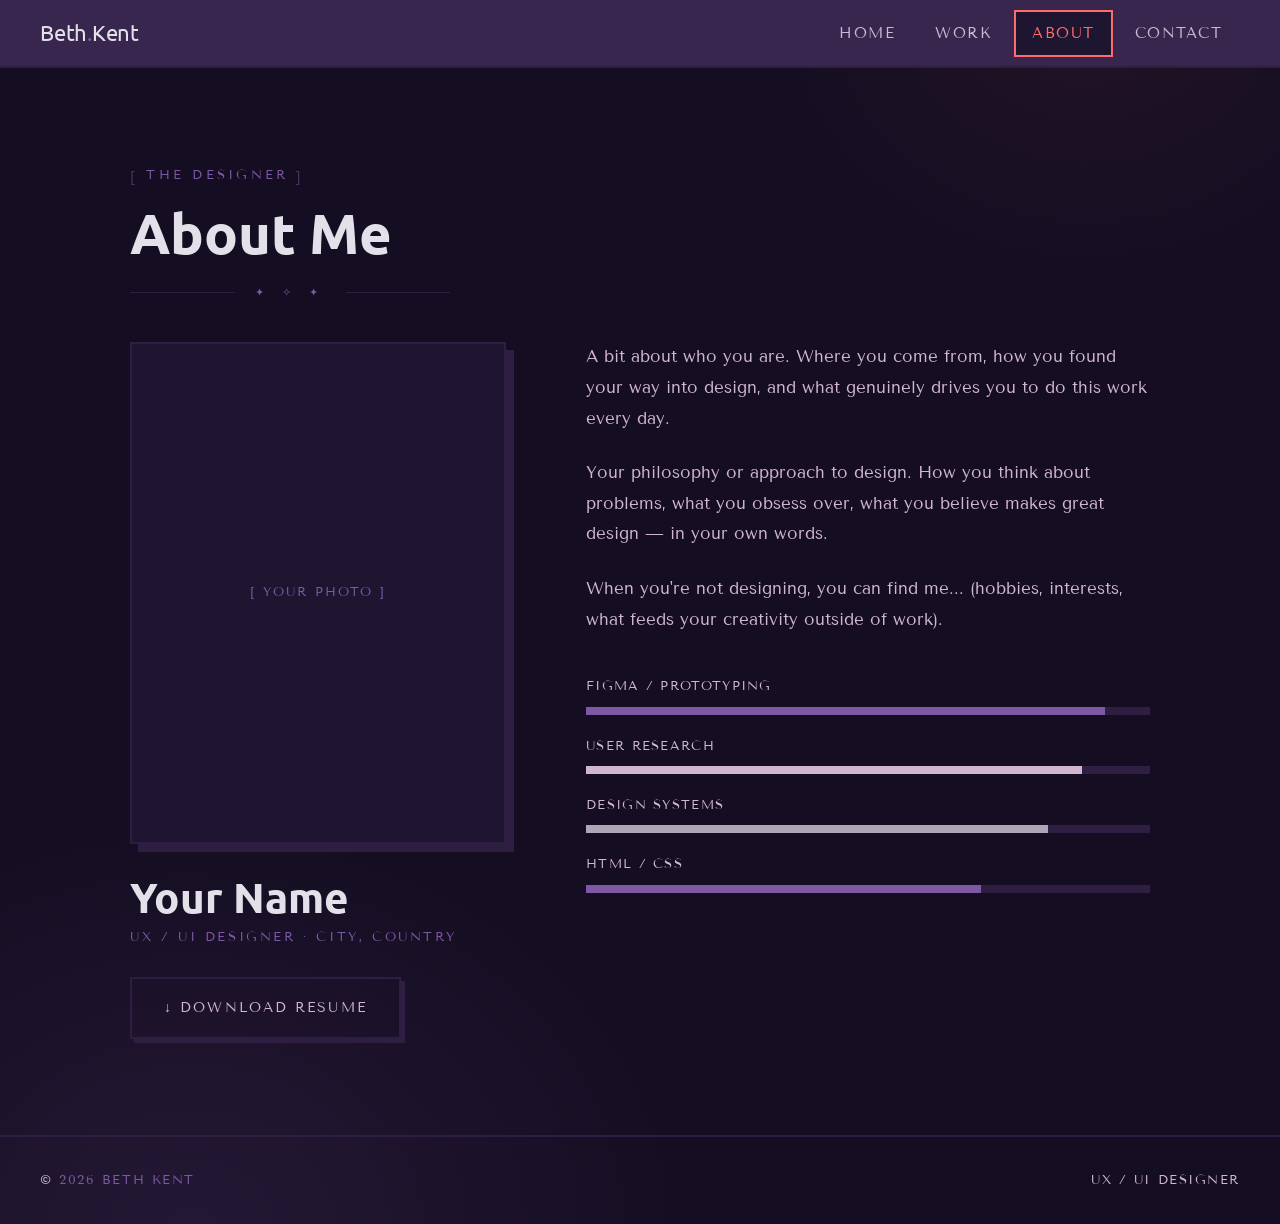
==== about.html @ c45f18be "Second commit. Happy with style, content outline is in" ====
<!DOCTYPE html>
<html lang="en">
<head>
  <meta charset="UTF-8" />
  <meta name="viewport" content="width=device-width, initial-scale=1.0" />
  <title>About — Beth Kent</title>
  <link rel="stylesheet" href="css/style.css" />
</head>
<body>

  <a href="#main-content" class="skip-link">Skip to content</a>
  <div id="transition-overlay" aria-hidden="true"></div>

  <nav class="site-nav" aria-label="Main navigation">
    <a href="index.html" class="nav-logo" aria-label="Home">Beth<span>.</span>Kent</a>
    <button class="nav-toggle" aria-expanded="false" aria-controls="nav-menu" aria-label="Toggle menu">Menu</button>
    <ul class="nav-links" id="nav-menu" role="list">
      <li><a href="home.html">Home</a></li>
      <li><a href="work.html">Work</a></li>
      <li><a href="about.html">About</a></li>
      <li><a href="contact.html">Contact</a></li>
    </ul>
  </nav>

  <main class="page-content" id="main-content">
    <div class="section">

      <p class="section-label">The designer</p>
      <h1 class="section-title">About Me</h1>
      <div class="page-rule" aria-hidden="true">
        <span class="rule-line"></span>
        <span class="rule-gems">✦&nbsp;✧&nbsp;✦</span>
        <span class="rule-line"></span>
      </div>

      <div class="about-grid">

        <!-- LEFT: portrait + name -->
        <div class="about-portrait reveal">
          <!--
            Replace with your photo:
            <img class="about-portrait-img" src="images/portrait.jpg" alt="Your Name" style="display:block;" />
          -->
          <div class="about-portrait-img" role="img" aria-label="Your portrait photo">
            [ Your Photo ]
          </div>
          <h2 class="about-name">Your Name</h2>
          <p class="about-role">UX / UI Designer · City, Country</p>
          <a href="resume.pdf" class="btn btn-ghost" download aria-label="Download resume PDF">↓ Download Resume</a>
        </div>

        <!-- RIGHT: bio + skills -->
        <div class="about-text">

          <div class="about-bio reveal">
            <p>
              <!-- EDIT PARAGRAPH 1: origin story / background -->
              A bit about who you are. Where you come from, how you found your way into design, and what genuinely drives you to do this work every day.
            </p>
            <p>
              <!-- EDIT PARAGRAPH 2: design philosophy / approach -->
              Your philosophy or approach to design. How you think about problems, what you obsess over, what you believe makes great design — in your own words.
            </p>
            <p>
              <!-- EDIT PARAGRAPH 3: outside work — keeps you human -->
              When you're not designing, you can find me... (hobbies, interests, what feeds your creativity outside of work).
            </p>
          </div>

          <div class="about-skills" aria-label="Skills">

            <div class="stat-bar reveal">
              <div class="stat-bar-header"><span>Figma / Prototyping</span></div>
              <div class="stat-bar-track" role="progressbar" aria-valuenow="92" aria-valuemin="0" aria-valuemax="100" aria-label="Figma / Prototyping 92%">
                <div class="stat-bar-fill" data-width="92%" style="width:0%"></div>
              </div>
            </div>

            <div class="stat-bar reveal">
              <div class="stat-bar-header"><span>User Research</span></div>
              <div class="stat-bar-track" role="progressbar" aria-valuenow="88" aria-valuemin="0" aria-valuemax="100" aria-label="User Research 88%">
                <div class="stat-bar-fill lavender" data-width="88%" style="width:0%"></div>
              </div>
            </div>

            <div class="stat-bar reveal">
              <div class="stat-bar-header"><span>Design Systems</span></div>
              <div class="stat-bar-track" role="progressbar" aria-valuenow="82" aria-valuemin="0" aria-valuemax="100" aria-label="Design Systems 82%">
                <div class="stat-bar-fill pale" data-width="82%" style="width:0%"></div>
              </div>
            </div>

            <div class="stat-bar reveal">
              <div class="stat-bar-header"><span>HTML / CSS</span></div>
              <div class="stat-bar-track" role="progressbar" aria-valuenow="70" aria-valuemin="0" aria-valuemax="100" aria-label="HTML / CSS 70%">
                <div class="stat-bar-fill" data-width="70%" style="width:0%"></div>
              </div>
            </div>

            <!-- Add more stat bars as needed — copy a block above -->

          </div>
        </div>

      </div>
    </div>
  </main>

  <footer class="site-footer">
    <p>© <span id="year"></span> <span>Beth Kent</span></p>
    <p>UX / UI Designer</p>
  </footer>

  <script src="js/main.js"></script>
</body>
</html>
---- css/style.css ----
/* ═══════════════════════════════════════════════
   PORTFOLIO — SHARED STYLES
   Palette: Midnight Carnival
   Core:  #150E22 #38264E #7C58A5 #D0B6D0 #E3E0E9
   Accent: #FF6B6B (coral)
   Body: Tenor Sans | Headings: Ubuntu Bold
═══════════════════════════════════════════════ */

@import url('https://fonts.googleapis.com/css2?family=Tenor+Sans&family=Ubuntu:wght@700&display=swap');

/* ── RESET ──────────────────────────────────── */
*, *::before, *::after { box-sizing: border-box; margin: 0; padding: 0; }
html { scroll-behavior: smooth; }

/* ── TOKENS ─────────────────────────────────── */
:root {
  /* Core purple palette */
  --midnight:  #150E22;
  --deep:      #38264E;
  --mid:       #7C58A5;
  --light:     #D0B6D0;
  --pale:      #E3E0E9;

  /* Coral accent */
  --coral:     #FF6B6B;
  --coral-dim: #cc4444;

  /* Surfaces */
  --bg:        var(--midnight);
  --surface:   #1e1530;
  --surface2:  #2e1f42;
  --border:    var(--mid);
  --text:      var(--pale);
  --muted:     var(--light);
  --accent:    var(--coral);

  --font-head: 'Ubuntu', sans-serif;
  --font-body: 'Tenor Sans', serif;

  --px: 3px;

  --pixel-shadow:
    0 0 0 var(--px) var(--midnight),
    0 0 0 calc(var(--px) * 2) var(--coral);
}

/* ── BASE ───────────────────────────────────── */
body {
  background: var(--bg);
  background-image:
    radial-gradient(ellipse 65% 55% at 15% 100%, rgba(124,88,165,0.14) 0%, transparent 60%),
    radial-gradient(ellipse 45% 40% at 85%   0%, rgba(255,107,107,0.06) 0%, transparent 55%);
  color: var(--text);
  font-family: var(--font-body);
  font-size: 18px;
  line-height: 1.8;
  min-height: 100vh;
  overflow-x: hidden;
}

h1, h2, h3, h4 {
  font-family: var(--font-head);
  font-weight: 700;
  line-height: 1.2;
  color: var(--pale);
}

a { color: inherit; text-decoration: none; }

img { display: block; max-width: 100%; }

/* ── WAND CURSOR ────────────────────────────── */
body { cursor: none; }
a, button, [role="button"] { cursor: none; }

#sparkle-canvas {
  position: fixed;
  inset: 0;
  pointer-events: none;
  z-index: 9000;
}

#wand-cursor {
  position: fixed;
  pointer-events: none;
  z-index: 9100;
  width: 32px; height: 32px;
  top: 0; left: 0;
  transform: translate(-200px, -200px);
  filter: drop-shadow(0 2px 6px rgba(255,107,107,0.5));
  will-change: transform;
}

#wand-cursor.wand-click {
  filter: drop-shadow(0 0 12px #FF6B6B) drop-shadow(0 0 6px #fff);
}

/* Restore default cursor on touch/mobile devices */
@media (hover: none) {
  body, a, button, [role="button"] { cursor: auto; }
  #wand-cursor, #sparkle-canvas { display: none; }
}

/* ── SKIP LINK ──────────────────────────────── */
.skip-link {
  position: absolute;
  top: -100%;
  left: 1rem;
  background: var(--mid);
  color: var(--pale);
  font-family: var(--font-head);
  font-size: 14px;
  padding: 0.5rem 1rem;
  z-index: 9999;
}
.skip-link:focus { top: 1rem; }

/* ══════════════════════════════════════════════
   LANDING PAGE
══════════════════════════════════════════════ */
body.landing {
  display: flex;
  align-items: center;
  justify-content: center;
  background: var(--deep);
  background-image:
    radial-gradient(ellipse at 30% 20%, #4a2d6a55 0%, transparent 60%),
    radial-gradient(ellipse at 70% 80%, #7C58A522 0%, transparent 50%);
  cursor: pointer;
}

.landing-logo-wrap {
  display: flex;
  flex-direction: column;
  align-items: center;
  gap: 1.5rem;
  animation: logo-breathe 3s ease-in-out infinite;
  transition: transform 0.7s cubic-bezier(0.22, 1, 0.36, 1),
              opacity 0.5s ease;
}

.landing-logo-wrap.zoom-out {
  transform: scale(0.05);
  opacity: 0;
  pointer-events: none;
}

@keyframes logo-breathe {
  0%, 100% { transform: scale(1); }
  50%       { transform: scale(1.03); }
}

.logo-mark {
  font-family: var(--font-head);
  font-size: clamp(48px, 10vw, 96px);
  color: var(--pale);
  letter-spacing: -0.02em;
  position: relative;
  line-height: 1;
}

.logo-mark span { color: var(--mid); }

/* Pixel corner decorations */
.logo-mark::before,
.logo-mark::after {
  content: '';
  position: absolute;
  width: 16px; height: 16px;
  border-color: var(--mid);
  border-style: solid;
  transition: all 0.3s ease;
}
.logo-mark::before { top: -8px; left: -12px; border-width: 3px 0 0 3px; }
.logo-mark::after  { bottom: -8px; right: -12px; border-width: 0 3px 3px 0; }

body.landing:hover .logo-mark::before { top: -12px; left: -16px; }
body.landing:hover .logo-mark::after  { bottom: -12px; right: -16px; }

.logo-sub {
  font-family: var(--font-body);
  font-size: 14px;
  letter-spacing: 0.3em;
  color: var(--light);
  text-transform: uppercase;
}

.landing-hint {
  position: fixed;
  bottom: 2rem;
  left: 50%;
  transform: translateX(-50%);
  font-family: var(--font-body);
  font-size: 13px;
  letter-spacing: 0.2em;
  color: var(--mid);
  text-transform: uppercase;
  animation: hint-fade 2s ease-in-out infinite alternate;
}

@keyframes hint-fade {
  from { opacity: 0.3; }
  to   { opacity: 1; }
}

/* ══════════════════════════════════════════════
   PAGE TRANSITION OVERLAY
══════════════════════════════════════════════ */
#transition-overlay {
  position: fixed;
  inset: 0;
  background: var(--deep);
  z-index: 9000;
  pointer-events: none;
  opacity: 0;
  transition: opacity 0.25s ease;
}

#transition-overlay.flash { opacity: 1; }

/* ══════════════════════════════════════════════
   NAV
══════════════════════════════════════════════ */
.site-nav {
  position: fixed;
  top: 0; left: 0; right: 0;
  z-index: 500;
  padding: 0 2.5rem;
  height: 68px;
  display: flex;
  align-items: center;
  justify-content: space-between;
  background: var(--deep);
  border-bottom: 2px solid var(--surface2);
}

.nav-logo {
  font-family: var(--font-head);
  font-size: 22px;
  color: var(--pale);
  letter-spacing: -0.01em;
}

.nav-logo span { color: var(--mid); }

.nav-links {
  list-style: none;
  display: flex;
  gap: 0.25rem;
}

.nav-links a {
  font-family: var(--font-body);
  font-size: 15px;
  letter-spacing: 0.1em;
  text-transform: uppercase;
  color: var(--light);
  padding: 0.5rem 1rem;
  border: 2px solid transparent;
  transition: color 0.15s, border-color 0.15s, background 0.15s;
  display: block;
}

.nav-links a:hover,
.nav-links a.active {
  color: var(--coral);
  border-color: var(--coral);
  background: var(--surface);
}

.nav-links a:focus-visible {
  outline: 2px solid var(--mid);
  outline-offset: 2px;
}

/* Mobile toggle */
.nav-toggle {
  display: none;
  background: none;
  border: 2px solid var(--mid);
  color: var(--pale);
  font-family: var(--font-body);
  font-size: 13px;
  letter-spacing: 0.1em;
  padding: 0.4rem 0.75rem;
  cursor: pointer;
  text-transform: uppercase;
}

/* ══════════════════════════════════════════════
   INNER PAGES — PAGE ENTER ANIMATION
══════════════════════════════════════════════ */
.page-content {
  padding-top: 68px;
  animation: page-enter 0.4s ease both;
}

@keyframes page-enter {
  from { opacity: 0; transform: translateY(12px); }
  to   { opacity: 1; transform: none; }
}

/* ══════════════════════════════════════════════
   SECTION WRAPPER
══════════════════════════════════════════════ */
.section {
  max-width: 1100px;
  margin: 0 auto;
  padding: 6rem 2.5rem;
  position: relative;
}


.section--narrow { max-width: 740px; }

/* ── SECTION LABEL ──────────────────────────── */
.section-label {
  font-family: var(--font-body);
  font-size: 13px;
  letter-spacing: 0.25em;
  text-transform: uppercase;
  color: var(--mid);
  margin-bottom: 0.75rem;
  display: flex;
  align-items: center;
  gap: 0.5rem;
}

.section-label::before {
  content: '[';
  font-family: var(--font-head);
  font-size: 14px;
  color: var(--mid);
  opacity: 0.5;
  display: inline-block;
  width: auto;
  height: auto;
  background: none;
  line-height: 1;
}

.section-label::after {
  content: ']';
  font-family: var(--font-head);
  font-size: 14px;
  color: var(--mid);
  opacity: 0.5;
  line-height: 1;
}

.section-title {
  font-size: clamp(32px, 5vw, 56px);
  margin-bottom: 1rem;
  animation: heading-glow 5s ease-in-out infinite;
}

@keyframes heading-glow {
  0%, 100% { text-shadow: 0 0 30px rgba(124,88,165,0.15); }
  50%       { text-shadow: 0 0 50px rgba(124,88,165,0.35), 0 0 90px rgba(124,88,165,0.1); }
}

/* ── PAGE RULE ──────────────────────────────── */
/* Decorative ✦ ✧ ✦ divider below page headings */
.page-rule {
  display: flex;
  align-items: center;
  gap: 1.25rem;
  max-width: 320px;
  margin-bottom: 2.5rem;
}

.page-rule .rule-line {
  flex: 1;
  height: 1px;
  background: var(--surface2);
}

.page-rule .rule-gems {
  font-size: 11px;
  letter-spacing: 0.45rem;
  color: var(--mid);
  white-space: nowrap;
  animation: gems-pulse 4s ease-in-out infinite;
}

@keyframes gems-pulse {
  0%, 100% { color: var(--mid); }
  50%       { color: var(--light); }
}

/* ── DIVIDER ────────────────────────────────── */
.divider {
  border: none;
  border-top: 2px solid var(--surface2);
  margin: 0 2rem;
}

/* ── PIXEL CARD ─────────────────────────────── */
.pixel-card {
  background: var(--surface);
  border: 2px solid var(--surface2);
  box-shadow: 6px 6px 0 var(--surface2);
  transition: transform 0.15s ease, box-shadow 0.15s ease, border-color 0.15s ease;
}

.pixel-card:hover {
  transform: translate(-3px, -3px);
  box-shadow: 9px 9px 0 var(--mid);
  border-color: var(--mid);
}

/* ── BUTTONS ────────────────────────────────── */
.btn {
  font-family: var(--font-body);
  font-size: 14px;
  letter-spacing: 0.15em;
  text-transform: uppercase;
  padding: 1rem 2rem;
  display: inline-block;
  cursor: pointer;
  border: none;
  transition: transform 0.1s, box-shadow 0.1s, background 0.15s, color 0.15s;
}

.btn:focus-visible {
  outline: 2px solid var(--mid);
  outline-offset: 4px;
}

.btn-primary {
  background: var(--mid);
  color: var(--pale);
  box-shadow: 4px 4px 0 var(--deep), 4px 4px 0 2px var(--mid);
}

.btn-primary:hover {
  transform: translate(-2px, -2px);
  box-shadow: 6px 6px 0 var(--deep), 6px 6px 0 2px var(--mid);
  background: var(--light);
  color: var(--deep);
}

.btn-ghost {
  background: transparent;
  color: var(--light);
  border: 2px solid var(--surface2);
  box-shadow: 4px 4px 0 var(--surface2);
}

.btn-ghost:hover {
  transform: translate(-2px, -2px);
  border-color: var(--mid);
  box-shadow: 6px 6px 0 var(--mid);
  color: var(--pale);
}

/* ── STAT BARS ──────────────────────────────── */
.stat-bar { width: 100%; }

.stat-bar-header {
  display: flex;
  justify-content: space-between;
  font-family: var(--font-body);
  font-size: 13px;
  letter-spacing: 0.1em;
  color: var(--light);
  margin-bottom: 8px;
  text-transform: uppercase;
}

.stat-bar-track {
  height: 8px;
  background: var(--surface2);
  position: relative;
}

.stat-bar-fill {
  height: 100%;
  background: var(--mid);
  width: 0%;
  transition: width 1.2s cubic-bezier(0.22, 1, 0.36, 1);
}

.stat-bar-fill.lavender { background: var(--light); }
.stat-bar-fill.pale     { background: var(--pale); opacity: 0.7; }

/* ── TAG ────────────────────────────────────── */
.tag {
  font-family: var(--font-body);
  font-size: 12px;
  letter-spacing: 0.1em;
  text-transform: uppercase;
  color: var(--light);
  background: var(--surface2);
  border: 1px solid var(--mid);
  padding: 4px 12px;
  display: inline-block;
}

/* ── FORM FIELDS ────────────────────────────── */
.field-label {
  font-family: var(--font-body);
  font-size: 13px;
  letter-spacing: 0.2em;
  text-transform: uppercase;
  color: var(--mid);
  display: block;
  margin-bottom: 0.6rem;
}

.field-input,
.field-textarea {
  width: 100%;
  background: var(--surface);
  border: 2px solid var(--surface2);
  color: var(--text);
  font-family: var(--font-body);
  font-size: 17px;
  padding: 0.85rem 1.1rem;
  outline: none;
  transition: border-color 0.15s;
  -webkit-appearance: none;
}

.field-input:focus,
.field-textarea:focus {
  border-color: var(--coral);
  box-shadow: 0 0 0 3px var(--deep), 0 0 0 5px var(--coral);
}

.field-textarea {
  resize: vertical;
  min-height: 160px;
}

/* ── REVEAL ─────────────────────────────────── */
/* Only animate on non-case-study pages */
body:not(.case-page) .reveal {
  opacity: 0;
  transform: translateY(16px);
  transition: opacity 0.5s ease, transform 0.5s ease;
}

body:not(.case-page) .reveal.visible {
  opacity: 1;
  transform: none;
}

/* ── FOOTER ─────────────────────────────────── */
.site-footer {
  border-top: 2px solid var(--surface2);
  padding: 2rem 2.5rem;
  display: flex;
  justify-content: space-between;
  align-items: center;
  flex-wrap: wrap;
  gap: 1rem;
  font-family: var(--font-body);
  font-size: 13px;
  letter-spacing: 0.12em;
  color: var(--light);
  text-transform: uppercase;
}

.site-footer span { color: var(--mid); }

/* ══════════════════════════════════════════════
   HOME PAGE
══════════════════════════════════════════════ */
.home-hero {
  min-height: calc(100vh - 68px);
  display: flex;
  align-items: center;
  padding: 4rem 2.5rem;
  max-width: 1100px;
  margin: 0 auto;
}

.home-hero-inner {
  display: grid;
  grid-template-columns: 1fr 1fr;
  gap: 5rem;
  align-items: center;
  width: 100%;
}

.home-greeting {
  font-family: var(--font-body);
  font-size: 13px;
  letter-spacing: 0.3em;
  text-transform: uppercase;
  color: var(--mid);
  margin-bottom: 1.5rem;
}

.home-headline {
  font-size: clamp(36px, 5vw, 64px);
  margin-bottom: 1.75rem;
  line-height: 1.1;
}

.home-headline em {
  font-style: normal;
  color: var(--mid);
}

.home-desc {
  font-size: 18px;
  color: var(--light);
  max-width: 440px;
  margin-bottom: 2.5rem;
  line-height: 1.8;
}

.home-cta {
  display: flex;
  gap: 1rem;
  flex-wrap: wrap;
}

/* character card */
.char-card {
  background: var(--surface);
  border: 2px solid var(--surface2);
  box-shadow: 8px 8px 0 var(--surface2);
  padding: 2rem;
  display: flex;
  flex-direction: column;
  gap: 1.5rem;
}

.char-card-header {
  display: flex;
  align-items: center;
  gap: 1rem;
  border-bottom: 2px solid var(--surface2);
  padding-bottom: 1.25rem;
}

.char-avatar {
  width: 72px;
  height: 72px;
  background: var(--surface2);
  border: 2px solid var(--mid);
  display: flex;
  align-items: center;
  justify-content: center;
  font-size: 28px;
  flex-shrink: 0;
}

.char-name {
  font-family: var(--font-head);
  font-size: 20px;
  margin-bottom: 0.2rem;
}

.char-class {
  font-family: var(--font-body);
  font-size: 13px;
  letter-spacing: 0.15em;
  text-transform: uppercase;
  color: var(--mid);
}

.char-stats {
  display: flex;
  flex-direction: column;
  gap: 1rem;
}

/* ══════════════════════════════════════════════
   WORK PAGE
══════════════════════════════════════════════ */
.projects-grid {
  display: grid;
  grid-template-columns: repeat(auto-fill, minmax(320px, 1fr));
  gap: 2.5rem;
  margin-top: 3.5rem;
}

.project-card {
  background: var(--surface);
  border: 2px solid var(--surface2);
  box-shadow: 6px 6px 0 var(--surface2);
  transition: transform 0.15s ease, box-shadow 0.15s ease, border-color 0.15s ease;
  display: flex;
  flex-direction: column;
  position: relative;
}

.project-card:hover {
  transform: translate(-4px, -4px);
  box-shadow: 10px 10px 0 var(--coral);
  border-color: var(--coral);
}

.project-thumb {
  width: 100%;
  aspect-ratio: 16 / 9;
  object-fit: cover;
  background: var(--surface2);
  border-bottom: 2px solid var(--surface2);
  display: flex;
  align-items: center;
  justify-content: center;
  font-family: var(--font-body);
  font-size: 13px;
  letter-spacing: 0.15em;
  text-transform: uppercase;
  color: var(--mid);
}

.project-body {
  padding: 2rem;
  flex: 1;
  display: flex;
  flex-direction: column;
  gap: 1rem;
}

.project-tags {
  display: flex;
  flex-wrap: wrap;
  gap: 0.5rem;
  list-style: none;
  position: relative;
  z-index: 2;
}

.project-title {
  font-size: 22px;
  margin-bottom: 0.25rem;
}

.project-desc {
  font-size: 16px;
  color: var(--light);
  flex: 1;
  line-height: 1.8;
}

.project-link {
  font-family: var(--font-body);
  font-size: 13px;
  letter-spacing: 0.15em;
  text-transform: uppercase;
  color: var(--light);
  display: flex;
  align-items: center;
  gap: 0.5rem;
  margin-top: 0.5rem;
  transition: color 0.15s;
  position: static;
}

.project-link::after { content: ' →'; }
.project-link:hover  { color: var(--coral); }

/* Stretch the link to fill the card */
.project-link::before {
  content: '';
  position: absolute;
  inset: 0;
  z-index: 1;
}

/* ══════════════════════════════════════════════
   ABOUT PAGE
══════════════════════════════════════════════ */
.about-grid {
  display: grid;
  grid-template-columns: 1fr 1.5fr;
  gap: 5rem;
  align-items: start;
}

.about-portrait {
  position: sticky;
  top: 5rem;
}

.about-portrait-img {
  width: 100%;
  aspect-ratio: 3 / 4;
  object-fit: cover;
  background: var(--surface);
  border: 2px solid var(--surface2);
  box-shadow: 8px 8px 0 var(--surface2);
  display: flex;
  align-items: center;
  justify-content: center;
  font-family: var(--font-body);
  font-size: 13px;
  letter-spacing: 0.15em;
  text-transform: uppercase;
  color: var(--mid);
  margin-bottom: 1.75rem;
}

.about-name { font-size: clamp(28px, 4vw, 42px); margin-bottom: 0.25rem; }
.about-role {
  font-family: var(--font-body);
  font-size: 13px;
  letter-spacing: 0.2em;
  text-transform: uppercase;
  color: var(--mid);
  margin-bottom: 1.75rem;
}

.about-bio p {
  color: var(--light);
  margin-bottom: 1.5rem;
  font-size: 17px;
  line-height: 1.8;
}

.about-skills {
  margin-top: 2.5rem;
  display: flex;
  flex-direction: column;
  gap: 1.25rem;
}

/* ══════════════════════════════════════════════
   CONTACT PAGE
══════════════════════════════════════════════ */
.contact-form {
  display: flex;
  flex-direction: column;
  gap: 2rem;
  margin-top: 2.5rem;
}

.contact-alts {
  display: flex;
  flex-wrap: wrap;
  gap: 1rem;
  margin-top: 3.5rem;
}

.contact-alt-link {
  font-family: var(--font-body);
  font-size: 13px;
  letter-spacing: 0.15em;
  text-transform: uppercase;
  color: var(--light);
  border: 2px solid var(--surface2);
  padding: 0.75rem 1.5rem;
  display: flex;
  align-items: center;
  gap: 0.5rem;
  transition: color 0.15s, border-color 0.15s, box-shadow 0.15s, transform 0.15s;
  box-shadow: 4px 4px 0 var(--surface2);
}

.contact-alt-link:hover {
  color: var(--coral);
  border-color: var(--coral);
  box-shadow: 4px 4px 0 var(--coral);
  transform: translate(-2px, -2px);
}

/* ══════════════════════════════════════════════
   RESPONSIVE
══════════════════════════════════════════════ */
@media (max-width: 768px) {
  .site-nav { padding: 0 1.25rem; }

  .nav-links {
    display: none;
    position: absolute;
    top: 68px; left: 0; right: 0;
    background: var(--deep);
    border-bottom: 2px solid var(--surface2);
    flex-direction: column;
    align-items: stretch;
    padding: 1rem 0;
  }

  .nav-links.open { display: flex; }
  .nav-links a { padding: 1rem 1.5rem; border: none; border-bottom: 1px solid var(--surface2); }
  .nav-toggle { display: block; }

  .home-hero-inner { grid-template-columns: 1fr; gap: 2.5rem; }
  .home-headline { font-size: 36px; }

  .about-grid { grid-template-columns: 1fr; gap: 2.5rem; }
  .about-portrait { position: static; }

  .section { padding: 4rem 1.5rem; }

  .site-footer { justify-content: center; text-align: center; }
}
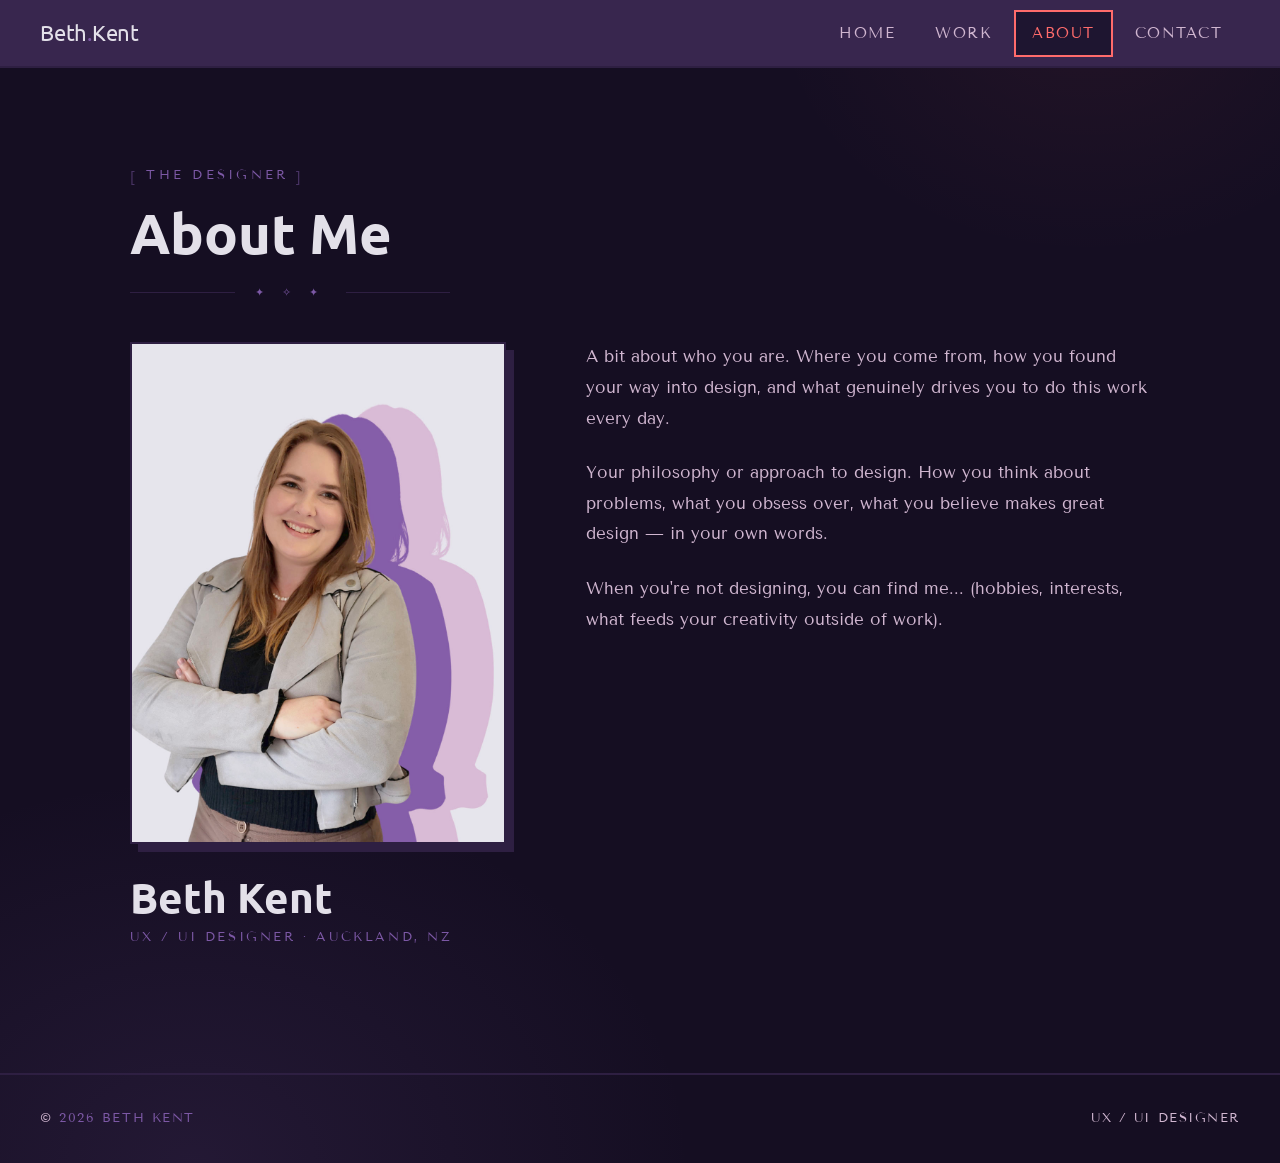
==== commit af6697b7: "at page updates" ====
--- a/about.html
+++ b/about.html
@@ -3,7 +3,7 @@
 <head>
   <meta charset="UTF-8" />
   <meta name="viewport" content="width=device-width, initial-scale=1.0" />
-  <title>About — Beth Kent</title>
+  <title>About . Beth Kent</title>
   <link rel="stylesheet" href="css/style.css" />
 </head>
 <body>
@@ -37,19 +37,12 @@
 
         <!-- LEFT: portrait + name -->
         <div class="about-portrait reveal">
-          <!--
-            Replace with your photo:
-            <img class="about-portrait-img" src="images/portrait.jpg" alt="Your Name" style="display:block;" />
-          -->
-          <div class="about-portrait-img" role="img" aria-label="Your portrait photo">
-            [ Your Photo ]
-          </div>
-          <h2 class="about-name">Your Name</h2>
-          <p class="about-role">UX / UI Designer · City, Country</p>
-          <a href="resume.pdf" class="btn btn-ghost" download aria-label="Download resume PDF">↓ Download Resume</a>
+          <img class="about-portrait-img" src="images/beth.jpg" alt="Beth Kent" />
+          <h2 class="about-name">Beth Kent</h2>
+          <p class="about-role">UX / UI Designer · Auckland, NZ</p>
         </div>
 
-        <!-- RIGHT: bio + skills -->
+        <!-- RIGHT: bio -->
         <div class="about-text">
 
           <div class="about-bio reveal">
@@ -67,39 +60,6 @@
             </p>
           </div>
 
-          <div class="about-skills" aria-label="Skills">
-
-            <div class="stat-bar reveal">
-              <div class="stat-bar-header"><span>Figma / Prototyping</span></div>
-              <div class="stat-bar-track" role="progressbar" aria-valuenow="92" aria-valuemin="0" aria-valuemax="100" aria-label="Figma / Prototyping 92%">
-                <div class="stat-bar-fill" data-width="92%" style="width:0%"></div>
-              </div>
-            </div>
-
-            <div class="stat-bar reveal">
-              <div class="stat-bar-header"><span>User Research</span></div>
-              <div class="stat-bar-track" role="progressbar" aria-valuenow="88" aria-valuemin="0" aria-valuemax="100" aria-label="User Research 88%">
-                <div class="stat-bar-fill lavender" data-width="88%" style="width:0%"></div>
-              </div>
-            </div>
-
-            <div class="stat-bar reveal">
-              <div class="stat-bar-header"><span>Design Systems</span></div>
-              <div class="stat-bar-track" role="progressbar" aria-valuenow="82" aria-valuemin="0" aria-valuemax="100" aria-label="Design Systems 82%">
-                <div class="stat-bar-fill pale" data-width="82%" style="width:0%"></div>
-              </div>
-            </div>
-
-            <div class="stat-bar reveal">
-              <div class="stat-bar-header"><span>HTML / CSS</span></div>
-              <div class="stat-bar-track" role="progressbar" aria-valuenow="70" aria-valuemin="0" aria-valuemax="100" aria-label="HTML / CSS 70%">
-                <div class="stat-bar-fill" data-width="70%" style="width:0%"></div>
-              </div>
-            </div>
-
-            <!-- Add more stat bars as needed — copy a block above -->
-
-          </div>
         </div>
 
       </div>
--- a/css/style.css
+++ b/css/style.css
@@ -38,6 +38,7 @@
   --font-body: 'Tenor Sans', serif;
 
   --px: 3px;
+  --nav-h: 68px;
 
   --pixel-shadow:
     0 0 0 var(--px) var(--midnight),
@@ -122,85 +123,68 @@
   display: flex;
   align-items: center;
   justify-content: center;
-  background: var(--deep);
-  background-image:
-    radial-gradient(ellipse at 30% 20%, #4a2d6a55 0%, transparent 60%),
-    radial-gradient(ellipse at 70% 80%, #7C58A522 0%, transparent 50%);
-  cursor: pointer;
-}
-
-.landing-logo-wrap {
+  background: var(--midnight);
+  min-height: 100vh;
+}
+
+/* The paw — centered, idle wobble, zooms in on click */
+.paw-btn {
+  background: none;
+  border: none;
+  padding: 0;
   display: flex;
   flex-direction: column;
   align-items: center;
   gap: 1.5rem;
-  animation: logo-breathe 3s ease-in-out infinite;
-  transition: transform 0.7s cubic-bezier(0.22, 1, 0.36, 1),
-              opacity 0.5s ease;
-}
-
-.landing-logo-wrap.zoom-out {
-  transform: scale(0.05);
+  filter: drop-shadow(0 0 24px rgba(124,88,165,0.5));
+  animation: paw-idle 3s ease-in-out infinite;
+  transition: transform 0.55s cubic-bezier(0.22, 1, 0.36, 1),
+              opacity  0.4s ease,
+              filter   0.4s ease;
+  cursor: none;
+}
+
+.paw-svg {
+  width: clamp(120px, 22vw, 220px);
+  height: clamp(120px, 22vw, 220px);
+  display: block;
+}
+
+.paw-svg ellipse,
+.paw-svg path {
+  fill: var(--mid);
+  transition: fill 0.2s ease;
+}
+
+.paw-btn:hover .paw-svg ellipse,
+.paw-btn:hover .paw-svg path {
+  fill: var(--light);
+}
+
+.paw-label {
+  font-family: var(--font-body);
+  font-size: 13px;
+  letter-spacing: 0.25em;
+  text-transform: uppercase;
+  color: var(--mid);
+  transition: color 0.2s ease;
+  animation: hint-fade 2.5s ease-in-out infinite alternate;
+}
+
+.paw-btn:hover .paw-label {
+  color: var(--light);
+}
+
+.paw-btn.zooming {
+  transform: scale(40);
   opacity: 0;
+  filter: drop-shadow(0 0 0px rgba(124,88,165,0));
   pointer-events: none;
 }
 
-@keyframes logo-breathe {
-  0%, 100% { transform: scale(1); }
-  50%       { transform: scale(1.03); }
-}
-
-.logo-mark {
-  font-family: var(--font-head);
-  font-size: clamp(48px, 10vw, 96px);
-  color: var(--pale);
-  letter-spacing: -0.02em;
-  position: relative;
-  line-height: 1;
-}
-
-.logo-mark span { color: var(--mid); }
-
-/* Pixel corner decorations */
-.logo-mark::before,
-.logo-mark::after {
-  content: '';
-  position: absolute;
-  width: 16px; height: 16px;
-  border-color: var(--mid);
-  border-style: solid;
-  transition: all 0.3s ease;
-}
-.logo-mark::before { top: -8px; left: -12px; border-width: 3px 0 0 3px; }
-.logo-mark::after  { bottom: -8px; right: -12px; border-width: 0 3px 3px 0; }
-
-body.landing:hover .logo-mark::before { top: -12px; left: -16px; }
-body.landing:hover .logo-mark::after  { bottom: -12px; right: -16px; }
-
-.logo-sub {
-  font-family: var(--font-body);
-  font-size: 14px;
-  letter-spacing: 0.3em;
-  color: var(--light);
-  text-transform: uppercase;
-}
-
-.landing-hint {
-  position: fixed;
-  bottom: 2rem;
-  left: 50%;
-  transform: translateX(-50%);
-  font-family: var(--font-body);
-  font-size: 13px;
-  letter-spacing: 0.2em;
-  color: var(--mid);
-  text-transform: uppercase;
-  animation: hint-fade 2s ease-in-out infinite alternate;
-}
-
-@keyframes hint-fade {
-  from { opacity: 0.3; }
-  to   { opacity: 1; }
+@keyframes paw-idle {
+  0%, 100% { transform: rotate(-6deg) scale(1);    filter: drop-shadow(0 0 20px rgba(124,88,165,0.4)); }
+  50%       { transform: rotate( 4deg) scale(1.08); filter: drop-shadow(0 0 40px rgba(124,88,165,0.7)); }
 }
 
 /* ══════════════════════════════════════════════
@@ -226,7 +210,7 @@
   top: 0; left: 0; right: 0;
   z-index: 500;
   padding: 0 2.5rem;
-  height: 68px;
+  height: var(--nav-h);
   display: flex;
   align-items: center;
   justify-content: space-between;
@@ -291,7 +275,7 @@
    INNER PAGES — PAGE ENTER ANIMATION
 ══════════════════════════════════════════════ */
 .page-content {
-  padding-top: 68px;
+  padding-top: var(--nav-h);
   animation: page-enter 0.4s ease both;
 }
 
@@ -864,6 +848,43 @@
 /* ══════════════════════════════════════════════
    RESPONSIVE
 ══════════════════════════════════════════════ */
+
+/* ── 2K / LARGE SCREENS (≥ 1600px) ─────────── */
+@media (min-width: 1600px) {
+  body { font-size: 19px; }
+
+  .site-nav { padding: 0 clamp(2.5rem, 4vw, 6rem); }
+
+  .section {
+    max-width: 1380px;
+    padding: 7rem clamp(2.5rem, 4vw, 5rem);
+  }
+
+  .about-grid { gap: 7rem; }
+  .about-name  { font-size: clamp(32px, 3.5vw, 54px); }
+
+  .projects-grid { gap: 3rem; }
+
+  .site-footer { padding: 2rem clamp(2.5rem, 4vw, 6rem); }
+}
+
+/* ── TABLET LANDSCAPE (1024–1279px) ─────────── */
+@media (max-width: 1279px) and (min-width: 1025px) {
+  .about-grid { gap: 3.5rem; }
+  .section { padding: 5.5rem 2.5rem; }
+}
+
+/* ── TABLET PORTRAIT (769–1024px) ───────────── */
+@media (max-width: 1024px) and (min-width: 769px) {
+  .about-grid { grid-template-columns: 200px 1fr; gap: 3rem; }
+  .about-portrait { position: static; }
+
+  .projects-grid { grid-template-columns: repeat(auto-fill, minmax(280px, 1fr)); gap: 2rem; }
+
+  .section { padding: 5rem 2rem; }
+}
+
+/* ── MOBILE (≤ 768px) ───────────────────────── */
 @media (max-width: 768px) {
   .site-nav { padding: 0 1.25rem; }
 
@@ -888,7 +909,34 @@
   .about-grid { grid-template-columns: 1fr; gap: 2.5rem; }
   .about-portrait { position: static; }
 
-  .section { padding: 4rem 1.5rem; }
-
-  .site-footer { justify-content: center; text-align: center; }
-}
+  .section { padding: 3.5rem 1.25rem; }
+
+  .projects-grid { grid-template-columns: 1fr; gap: 1.75rem; }
+
+  .contact-alts { flex-direction: column; gap: 0.75rem; }
+  .contact-alt-link { justify-content: center; }
+
+  .site-footer { justify-content: center; text-align: center; padding: 1.75rem 1.25rem; }
+}
+
+/* ── SMALL MOBILE (≤ 480px) ─────────────────── */
+@media (max-width: 480px) {
+  :root { --nav-h: 60px; }
+
+  body { font-size: 16px; }
+
+  .site-nav { padding: 0 1rem; }
+  .nav-logo { font-size: 18px; }
+
+  .section { padding: 3rem 1rem; }
+  .section-title { font-size: clamp(26px, 8vw, 38px); }
+
+  .btn { padding: 0.85rem 1.5rem; font-size: 13px; }
+
+  .about-portrait-img { aspect-ratio: 1 / 1; }
+
+  .contact-form { gap: 1.5rem; }
+  .field-input, .field-textarea { font-size: 16px; } /* prevent iOS zoom */
+
+  .site-footer { flex-direction: column; gap: 0.5rem; font-size: 12px; }
+}
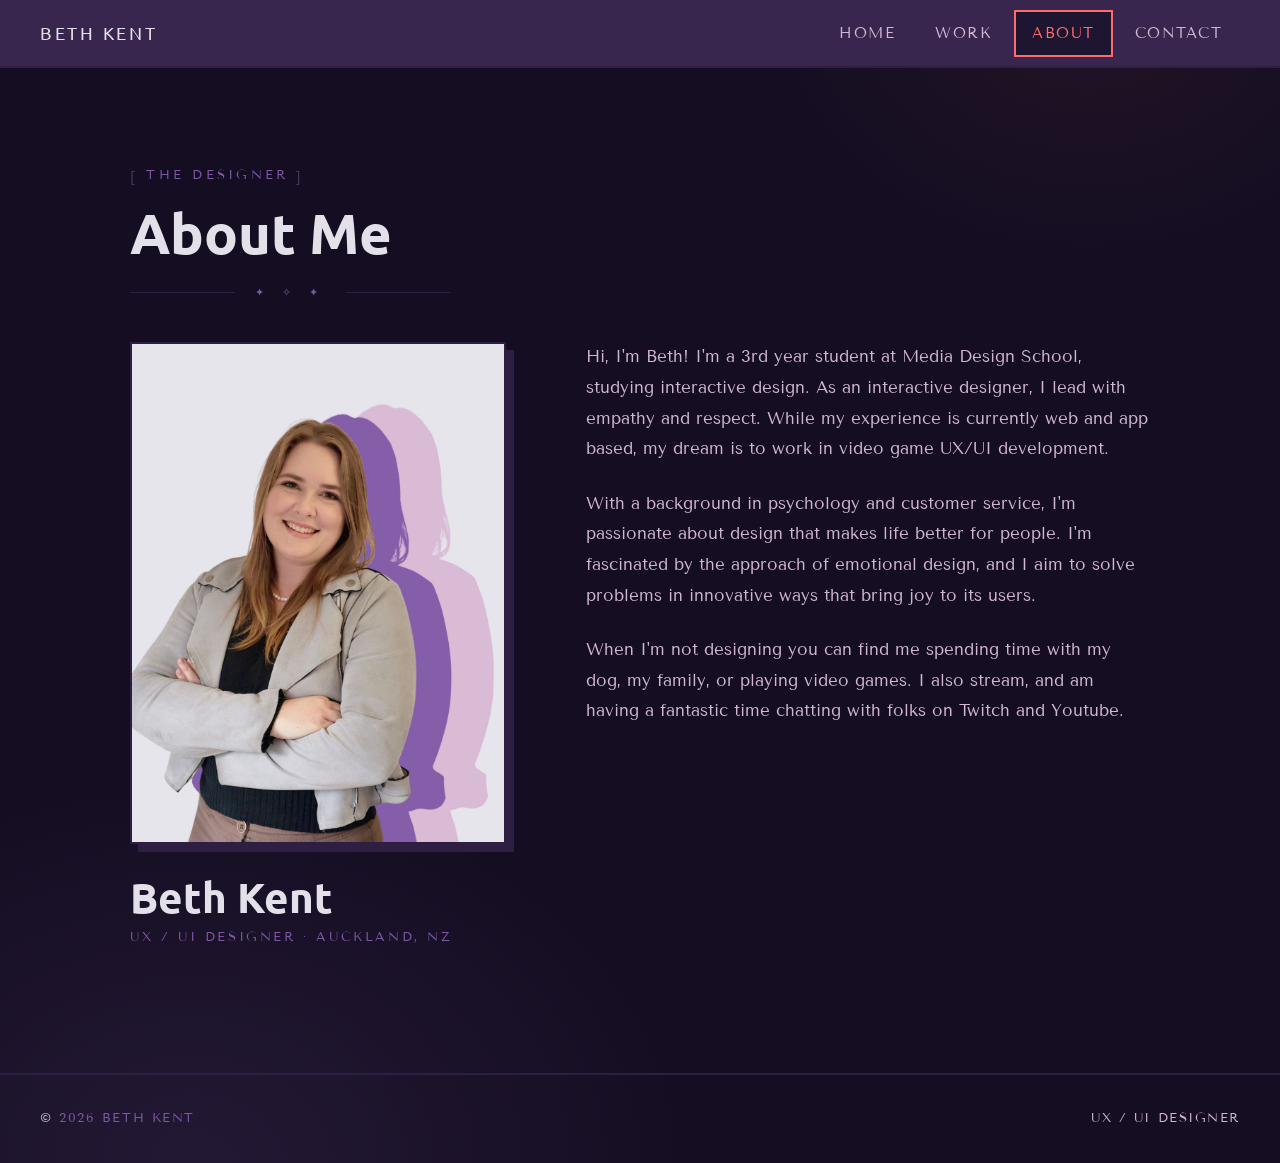
==== commit 4f648d62: "all content in. happy with design" ====
--- a/about.html
+++ b/about.html
@@ -12,12 +12,12 @@
   <div id="transition-overlay" aria-hidden="true"></div>
 
   <nav class="site-nav" aria-label="Main navigation">
-    <a href="index.html" class="nav-logo" aria-label="Home">Beth<span>.</span>Kent</a>
+    <a href="index.html" class="nav-logo" aria-label="Home">Beth Kent</a>
     <button class="nav-toggle" aria-expanded="false" aria-controls="nav-menu" aria-label="Toggle menu">Menu</button>
     <ul class="nav-links" id="nav-menu" role="list">
       <li><a href="home.html">Home</a></li>
       <li><a href="work.html">Work</a></li>
-      <li><a href="about.html">About</a></li>
+      <li><a href="about.html" class="active">About</a></li>
       <li><a href="contact.html">Contact</a></li>
     </ul>
   </nav>
@@ -48,15 +48,15 @@
           <div class="about-bio reveal">
             <p>
               <!-- EDIT PARAGRAPH 1: origin story / background -->
-              A bit about who you are. Where you come from, how you found your way into design, and what genuinely drives you to do this work every day.
+              Hi, I'm Beth! I'm a 3rd year student at Media Design School, studying interactive design. As an interactive designer, I lead with empathy and respect. While my experience is currently web and app based, my dream is to work in video game UX/UI development.
             </p>
             <p>
               <!-- EDIT PARAGRAPH 2: design philosophy / approach -->
-              Your philosophy or approach to design. How you think about problems, what you obsess over, what you believe makes great design — in your own words.
+              With a background in psychology and customer service, I'm passionate about design that makes life better for people. I'm fascinated by the approach of emotional design, and I aim to solve problems in innovative ways that bring joy to its users.
             </p>
             <p>
               <!-- EDIT PARAGRAPH 3: outside work — keeps you human -->
-              When you're not designing, you can find me... (hobbies, interests, what feeds your creativity outside of work).
+              When I'm not designing you can find me spending time with my dog, my family, or playing video games. I also stream, and am having a fantastic time chatting with folks on Twitch and Youtube.
             </p>
           </div>
 
--- a/css/style.css
+++ b/css/style.css
@@ -220,12 +220,11 @@
 
 .nav-logo {
   font-family: var(--font-head);
-  font-size: 22px;
+  font-size: 18px;
   color: var(--pale);
-  letter-spacing: -0.01em;
-}
-
-.nav-logo span { color: var(--mid); }
+  letter-spacing: 0.15em;
+  text-transform: uppercase;
+}
 
 .nav-links {
   list-style: none;
